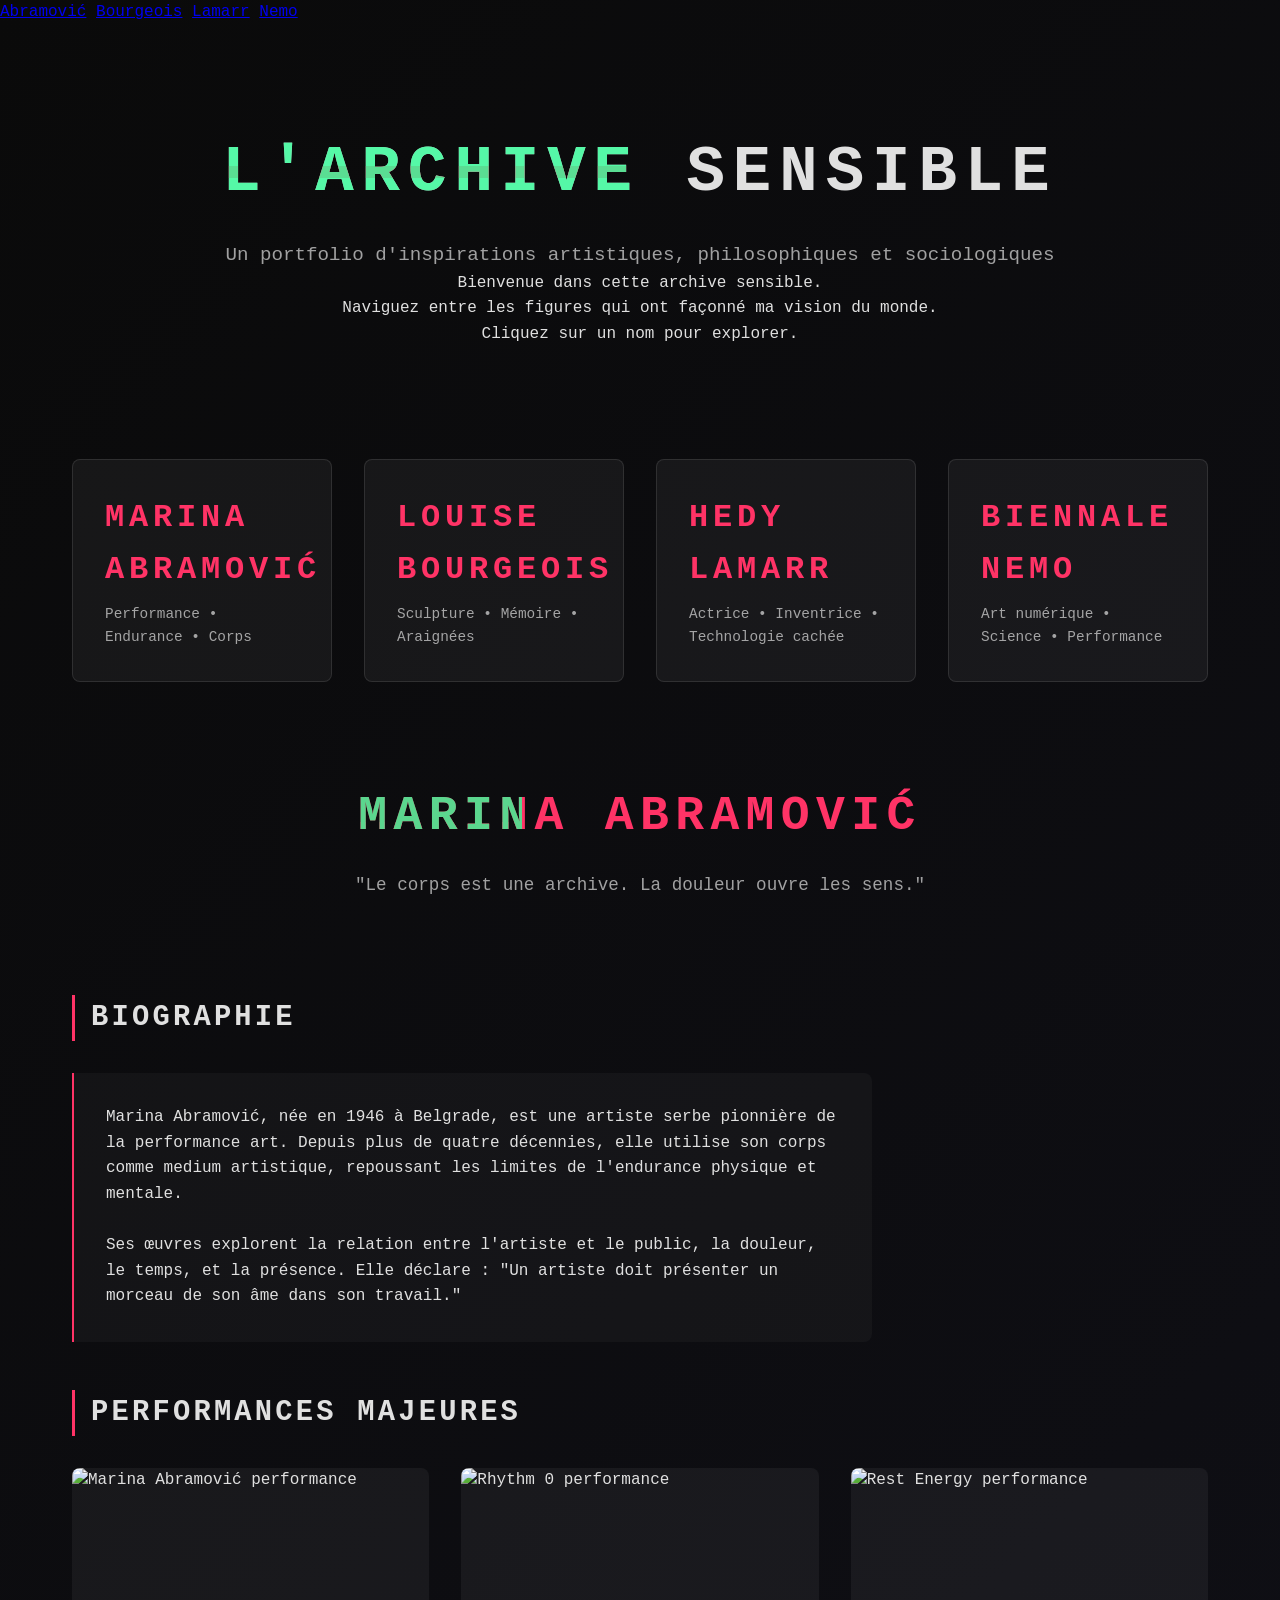
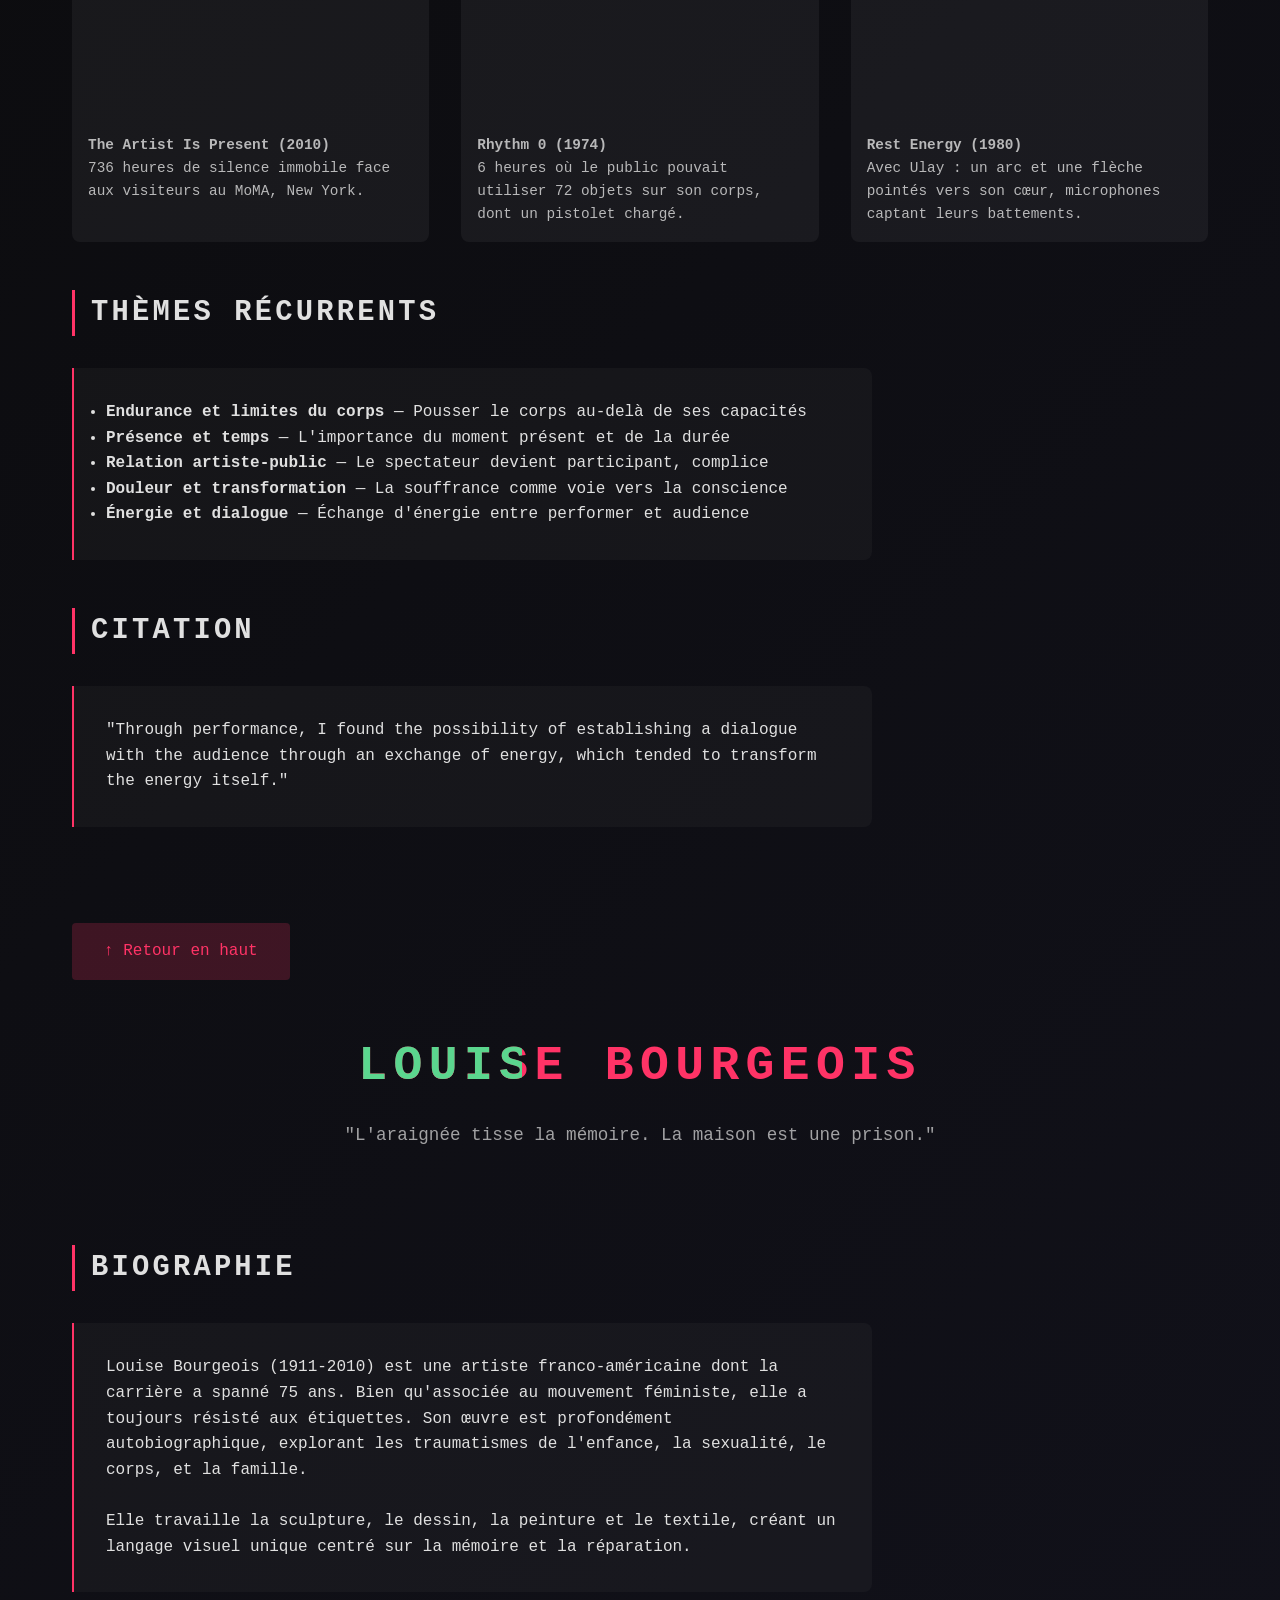
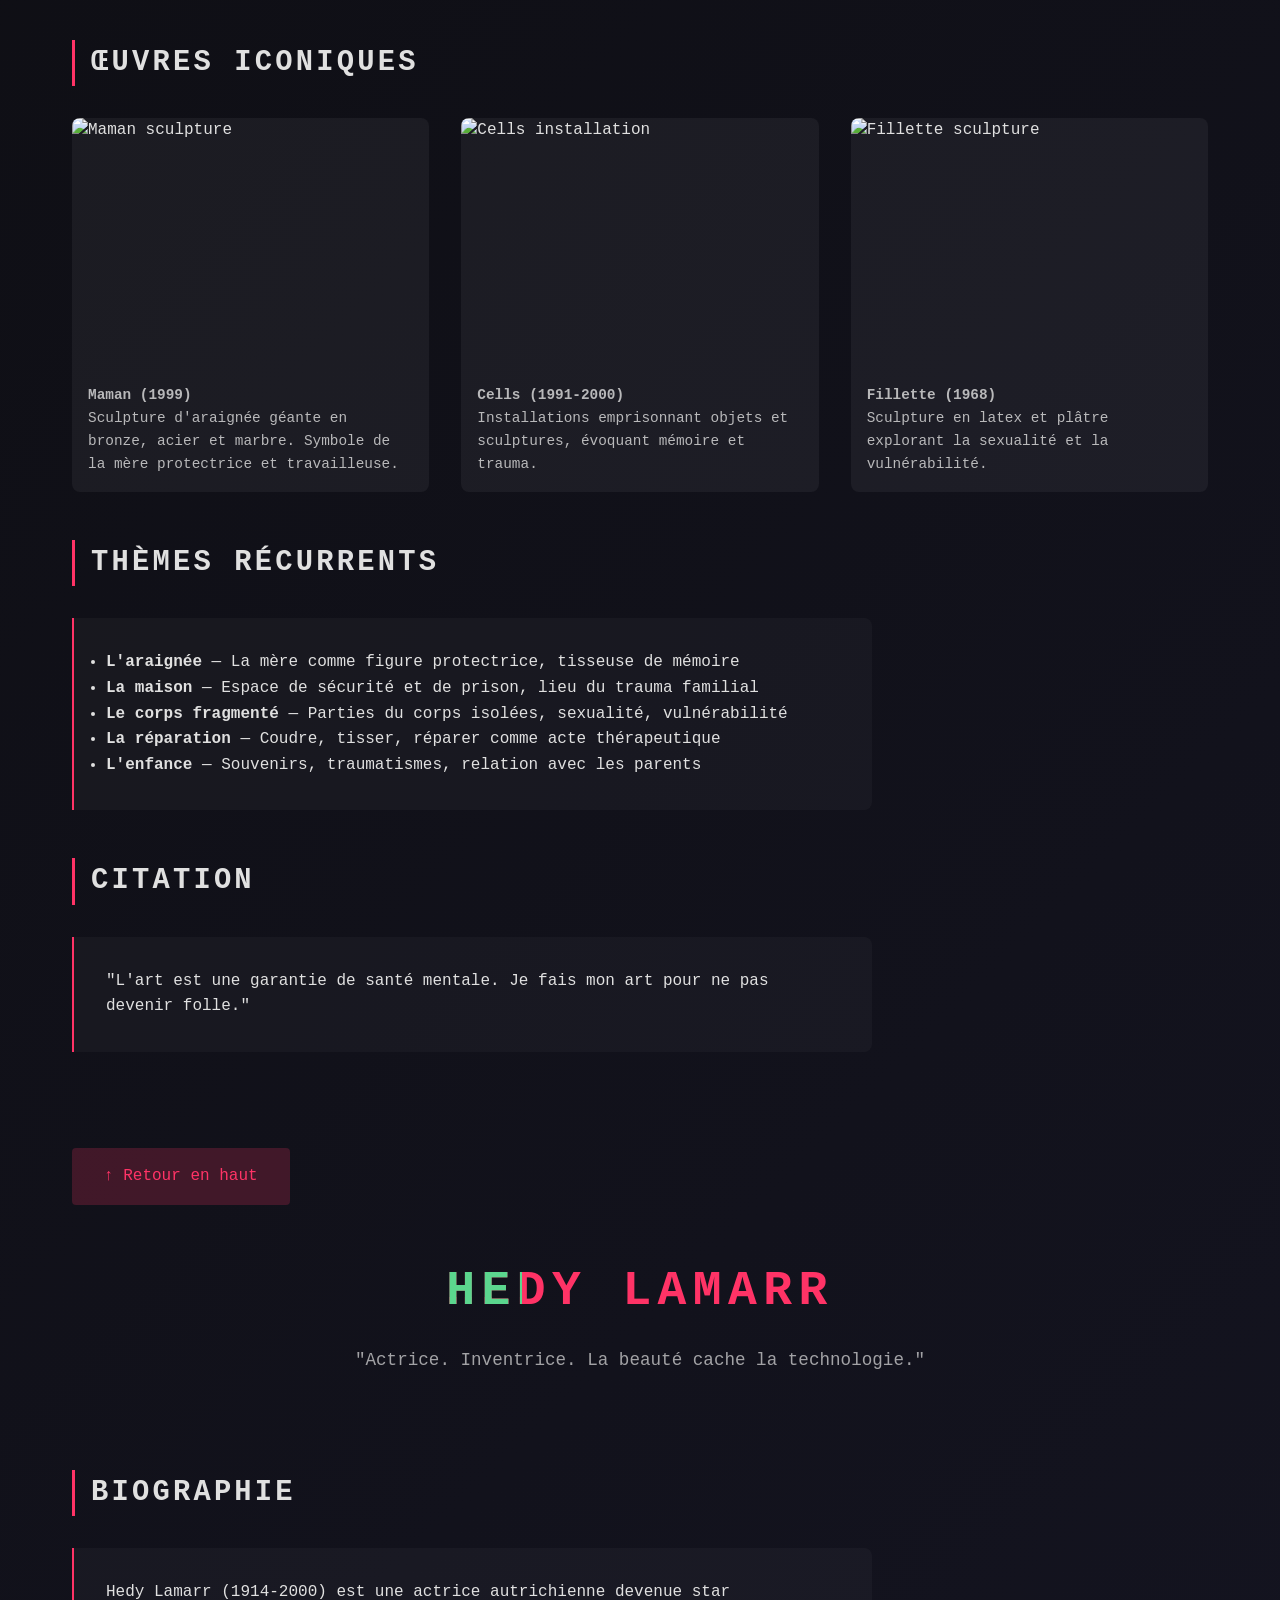
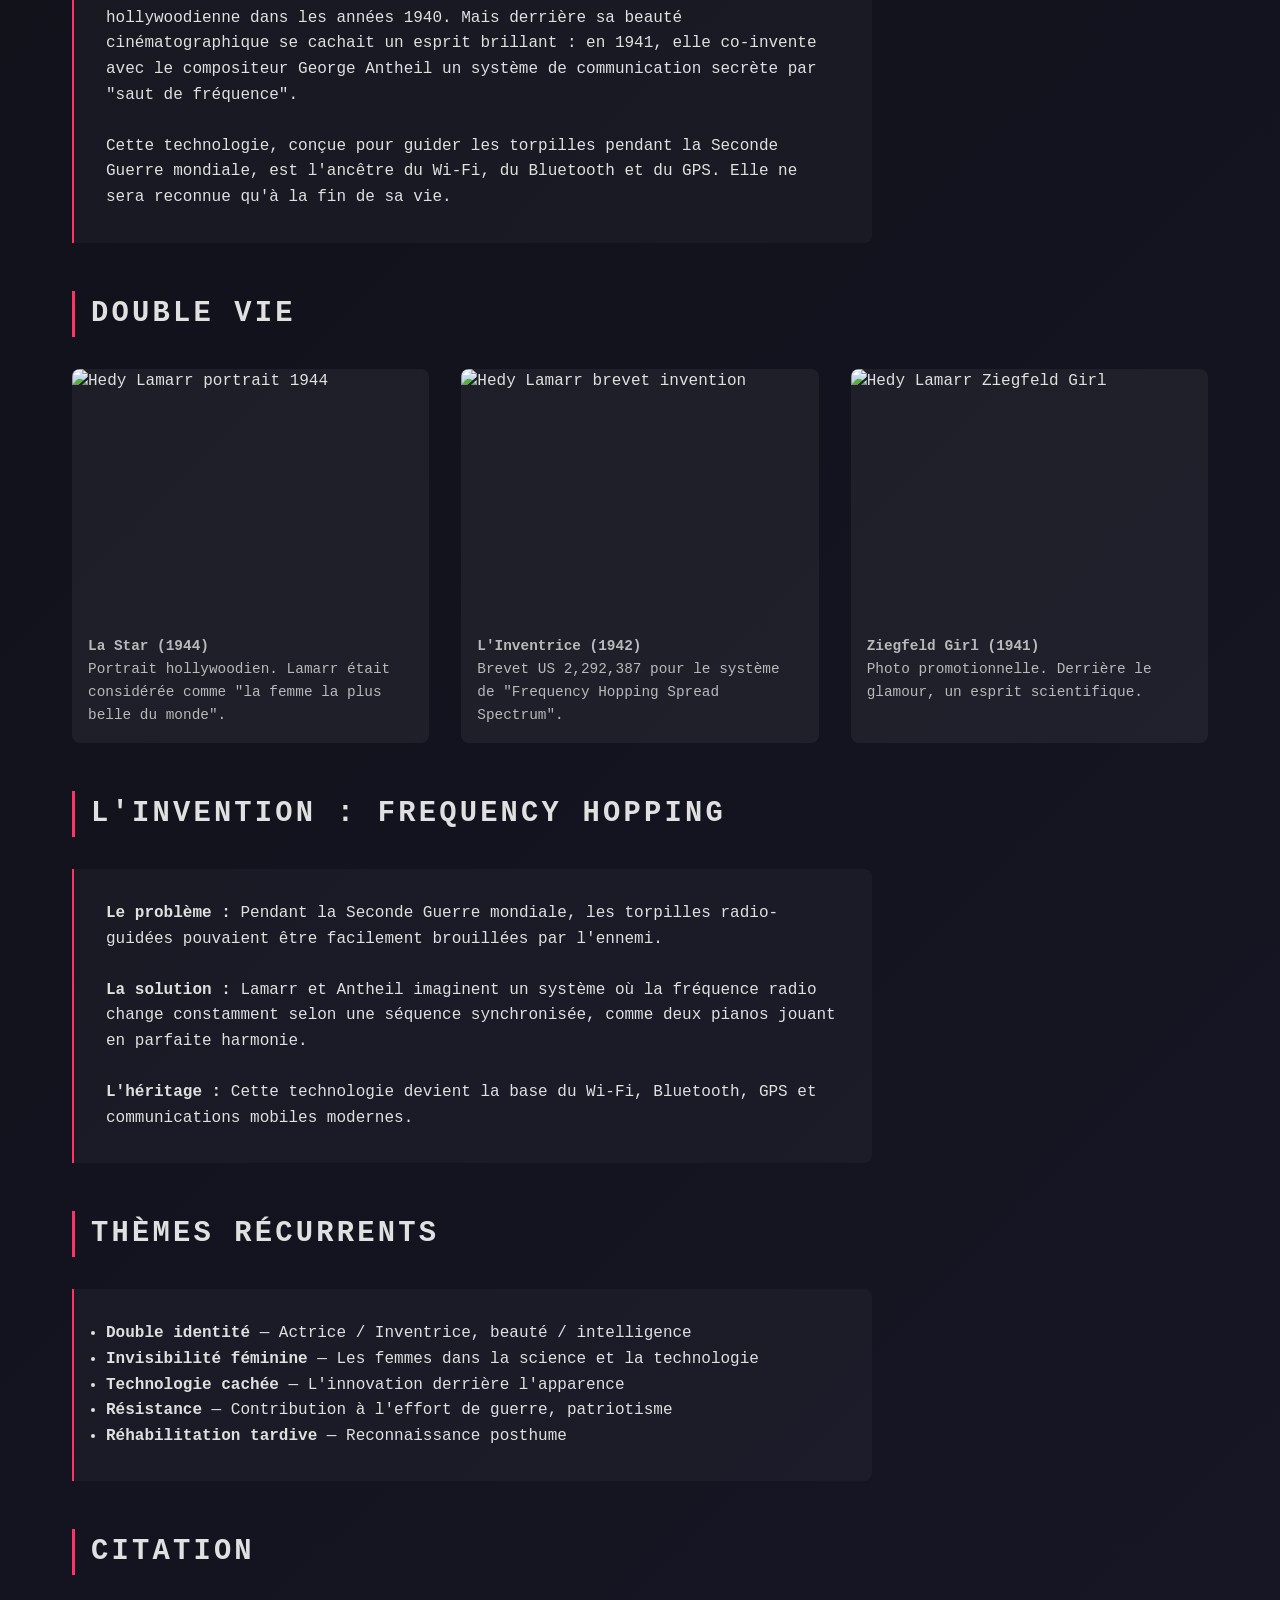
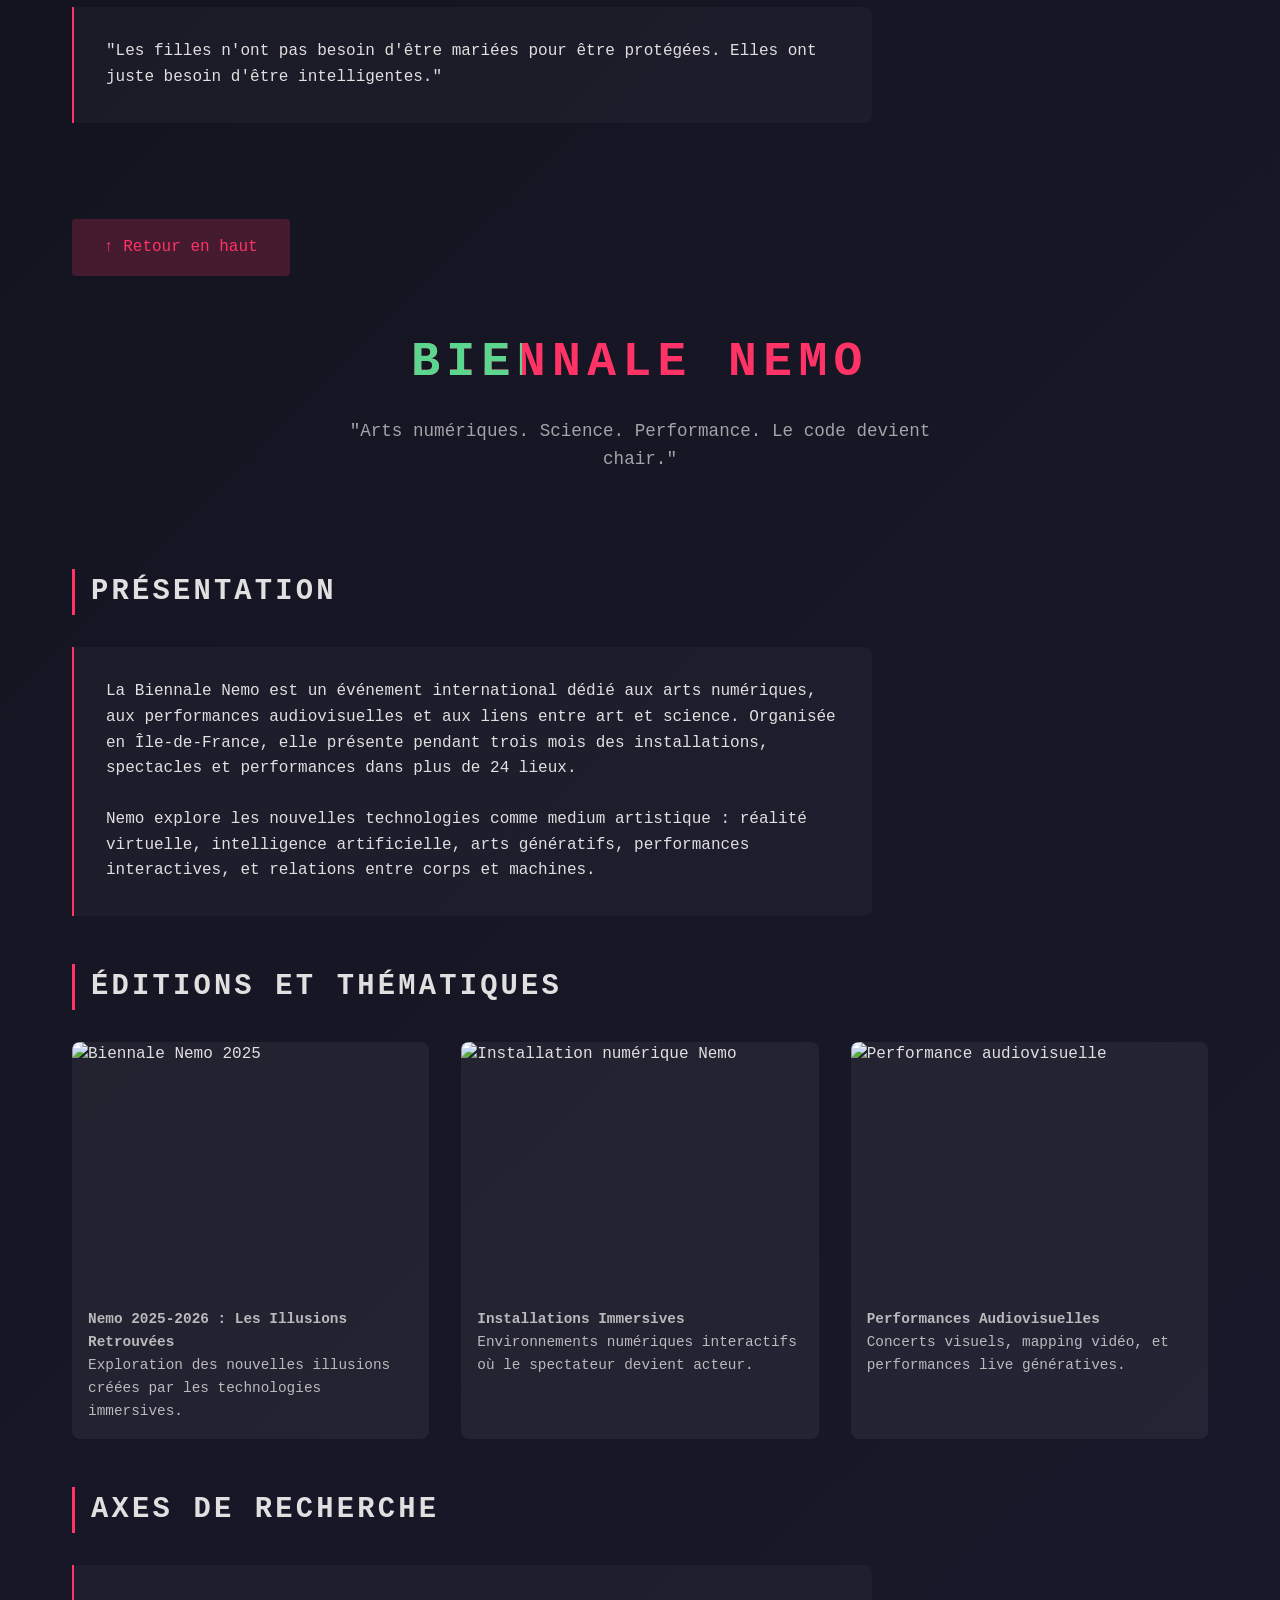
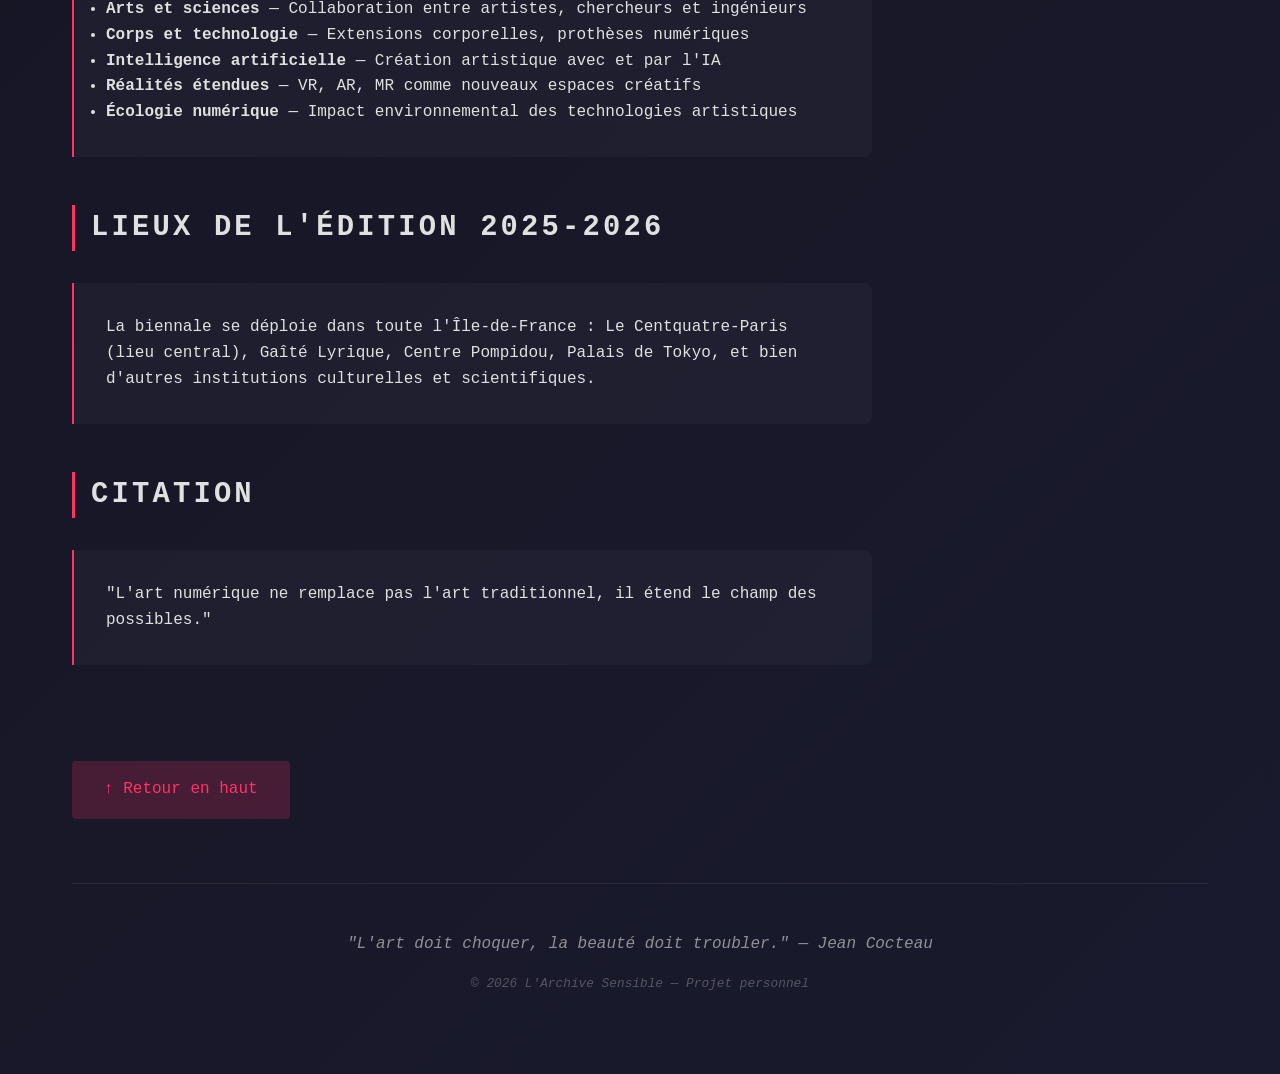
==== index1.html @ e938ddcc "Add initial HTML structure for L'Archive Sensible" ====
<!DOCTYPE html>
<html lang="fr">
<head>
    <meta charset="UTF-8">
    <meta name="viewport" content="width=device-width, initial-scale=1.0">
    <title>L'Archive Sensible</title>
    <link rel="stylesheet" href="styles.css">
</head>
<body>
    <!-- Navigation fixe -->
    <nav class="fixed-nav">
        <a href="#abramovic" class="nav-link">Abramović</a>
        <a href="#bourgeois" class="nav-link">Bourgeois</a>
        <a href="#lamarr" class="nav-link">Lamarr</a>
        <a href="#nemo" class="nav-link">Nemo</a>
    </nav>

    <div class="container">
        <!-- Hero Section -->
        <header class="hero" id="accueil">
            <h1 class="main-title glitch" data-text="L'ARCHIVE SENSIBLE">L'ARCHIVE SENSIBLE</h1>
            <p class="subtitle">Un portfolio d'inspirations artistiques, philosophiques et sociologiques</p>
            <p class="intro-text">
                Bienvenue dans cette archive sensible. <br>
                Naviguez entre les figures qui ont façonné ma vision du monde. <br>
                Cliquez sur un nom pour explorer.
            </p>
        </header>

        <!-- Navigation principale -->
        <nav class="artist-nav">
            <a href="#abramovic" class="artist-link">
                <h2 class="artist-title">MARINA ABRAMOVIĆ</h2>
                <p class="artist-desc">Performance • Endurance • Corps</p>
            </a>

            <a href="#bourgeois" class="artist-link">
                <h2 class="artist-title">LOUISE BOURGEOIS</h2>
                <p class="artist-desc">Sculpture • Mémoire • Araignées</p>
            </a>

            <a href="#lamarr" class="artist-link">
                <h2 class="artist-title">HEDY LAMARR</h2>
                <p class="artist-desc">Actrice • Inventrice • Technologie cachée</p>
            </a>

            <a href="#nemo" class="artist-link">
                <h2 class="artist-title">BIENNALE NEMO</h2>
                <p class="artist-desc">Art numérique • Science • Performance</p>
            </a>
        </nav>

        <!-- Section Marina Abramović -->
        <section id="abramovic" class="artist-section">
            <header class="page-header">
                <h2 class="page-title glitch" data-text="MARINA ABRAMOVIĆ">MARINA ABRAMOVIĆ</h2>
                <p class="page-subtitle">"Le corps est une archive. La douleur ouvre les sens."</p>
            </header>

            <div class="content-section">
                <h3 class="section-title">Biographie</h3>
                <div class="text-block">
                    <p>Marina Abramović, née en 1946 à Belgrade, est une artiste serbe pionnière de la performance art. Depuis plus de quatre décennies, elle utilise son corps comme medium artistique, repoussant les limites de l'endurance physique et mentale.</p>
                    <br>
                    <p>Ses œuvres explorent la relation entre l'artiste et le public, la douleur, le temps, et la présence. Elle déclare : "Un artiste doit présenter un morceau de son âme dans son travail."</p>
                </div>
            </div>

            <div class="content-section">
                <h3 class="section-title">Performances Majeures</h3>
                <div class="gallery">
                    <div class="gallery-item">
                        <img src="https://upload.wikimedia.org/wikipedia/commons/thumb/3/33/Marina_Abramovic_-_The_Cleaner_-_Palazzo_Strozzi_-_19_Sep_2018.jpg/640px-Marina_Abramovic_-_The_Cleaner_-_Palazzo_Strozzi_-_19_Sep_2018.jpg" alt="Marina Abramović performance">
                        <div class="gallery-caption">
                            <strong>The Artist Is Present (2010)</strong><br>
                            736 heures de silence immobile face aux visiteurs au MoMA, New York.
                        </div>
                    </div>

                    <div class="gallery-item">
                        <img src="https://upload.wikimedia.org/wikipedia/commons/thumb/8/87/Marina_Abramovic_Rhythm_0_1974.jpg/640px-Marina_Abramovic_Rhythm_0_1974.jpg" alt="Rhythm 0 performance">
                        <div class="gallery-caption">
                            <strong>Rhythm 0 (1974)</strong><br>
                            6 heures où le public pouvait utiliser 72 objets sur son corps, dont un pistolet chargé.
                        </div>
                    </div>

                    <div class="gallery-item">
                        <img src="https://upload.wikimedia.org/wikipedia/commons/thumb/2/24/Ulay_and_Marina_Abramovic_-_Rest_Energy_1980.jpg/640px-Ulay_and_Marina_Abramovic_-_Rest_Energy_1980.jpg" alt="Rest Energy performance">
                        <div class="gallery-caption">
                            <strong>Rest Energy (1980)</strong><br>
                            Avec Ulay : un arc et une flèche pointés vers son cœur, microphones captant leurs battements.
                        </div>
                    </div>
                </div>
            </div>

            <div class="content-section">
                <h3 class="section-title">Thèmes Récurrents</h3>
                <div class="text-block">
                    <ul>
                        <li><strong>Endurance et limites du corps</strong> — Pousser le corps au-delà de ses capacités</li>
                        <li><strong>Présence et temps</strong> — L'importance du moment présent et de la durée</li>
                        <li><strong>Relation artiste-public</strong> — Le spectateur devient participant, complice</li>
                        <li><strong>Douleur et transformation</strong> — La souffrance comme voie vers la conscience</li>
                        <li><strong>Énergie et dialogue</strong> — Échange d'énergie entre performer et audience</li>
                    </ul>
                </div>
            </div>

            <div class="content-section">
                <h3 class="section-title">Citation</h3>
                <div class="text-block quote">
                    "Through performance, I found the possibility of establishing a dialogue with the audience through an exchange of energy, which tended to transform the energy itself."
                </div>
            </div>

            <a href="#accueil" class="back-link">↑ Retour en haut</a>
        </section>

        <!-- Section Louise Bourgeois -->
        <section id="bourgeois" class="artist-section">
            <header class="page-header">
                <h2 class="page-title glitch" data-text="LOUISE BOURGEOIS">LOUISE BOURGEOIS</h2>
                <p class="page-subtitle">"L'araignée tisse la mémoire. La maison est une prison."</p>
            </header>

            <div class="content-section">
                <h3 class="section-title">Biographie</h3>
                <div class="text-block">
                    <p>Louise Bourgeois (1911-2010) est une artiste franco-américaine dont la carrière a spanné 75 ans. Bien qu'associée au mouvement féministe, elle a toujours résisté aux étiquettes. Son œuvre est profondément autobiographique, explorant les traumatismes de l'enfance, la sexualité, le corps, et la famille.</p>
                    <br>
                    <p>Elle travaille la sculpture, le dessin, la peinture et le textile, créant un langage visuel unique centré sur la mémoire et la réparation.</p>
                </div>
            </div>

            <div class="content-section">
                <h3 class="section-title">Œuvres Iconiques</h3>
                <div class="gallery">
                    <div class="gallery-item">
                        <img src="https://upload.wikimedia.org/wikipedia/commons/thumb/0/0a/Maman_ZH.jpg/640px-Maman_ZH.jpg" alt="Maman sculpture">
                        <div class="gallery-caption">
                            <strong>Maman (1999)</strong><br>
                            Sculpture d'araignée géante en bronze, acier et marbre. Symbole de la mère protectrice et travailleuse.
                        </div>
                    </div>

                    <div class="gallery-item">
                        <img src="https://upload.wikimedia.org/wikipedia/commons/thumb/5/52/Louise_Bourgeois_Cells.jpg/640px-Louise_Bourgeois_Cells.jpg" alt="Cells installation">
                        <div class="gallery-caption">
                            <strong>Cells (1991-2000)</strong><br>
                            Installations emprisonnant objets et sculptures, évoquant mémoire et trauma.
                        </div>
                    </div>

                    <div class="gallery-item">
                        <img src="https://upload.wikimedia.org/wikipedia/commons/thumb/3/3a/Louise_Bourgeois_Fillette.jpg/640px-Louise_Bourgeois_Fillette.jpg" alt="Fillette sculpture">
                        <div class="gallery-caption">
                            <strong>Fillette (1968)</strong><br>
                            Sculpture en latex et plâtre explorant la sexualité et la vulnérabilité.
                        </div>
                    </div>
                </div>
            </div>

            <div class="content-section">
                <h3 class="section-title">Thèmes Récurrents</h3>
                <div class="text-block">
                    <ul>
                        <li><strong>L'araignée</strong> — La mère comme figure protectrice, tisseuse de mémoire</li>
                        <li><strong>La maison</strong> — Espace de sécurité et de prison, lieu du trauma familial</li>
                        <li><strong>Le corps fragmenté</strong> — Parties du corps isolées, sexualité, vulnérabilité</li>
                        <li><strong>La réparation</strong> — Coudre, tisser, réparer comme acte thérapeutique</li>
                        <li><strong>L'enfance</strong> — Souvenirs, traumatismes, relation avec les parents</li>
                    </ul>
                </div>
            </div>

            <div class="content-section">
                <h3 class="section-title">Citation</h3>
                <div class="text-block quote">
                    "L'art est une garantie de santé mentale. Je fais mon art pour ne pas devenir folle."
                </div>
            </div>

            <a href="#accueil" class="back-link">↑ Retour en haut</a>
        </section>

        <!-- Section Hedy Lamarr -->
        <section id="lamarr" class="artist-section">
            <header class="page-header">
                <h2 class="page-title glitch" data-text="HEDY LAMARR">HEDY LAMARR</h2>
                <p class="page-subtitle">"Actrice. Inventrice. La beauté cache la technologie."</p>
            </header>

            <div class="content-section">
                <h3 class="section-title">Biographie</h3>
                <div class="text-block">
                    <p>Hedy Lamarr (1914-2000) est une actrice autrichienne devenue star hollywoodienne dans les années 1940. Mais derrière sa beauté cinématographique se cachait un esprit brillant : en 1941, elle co-invente avec le compositeur George Antheil un système de communication secrète par "saut de fréquence".</p>
                    <br>
                    <p>Cette technologie, conçue pour guider les torpilles pendant la Seconde Guerre mondiale, est l'ancêtre du Wi-Fi, du Bluetooth et du GPS. Elle ne sera reconnue qu'à la fin de sa vie.</p>
                </div>
            </div>

            <div class="content-section">
                <h3 class="section-title">Double Vie</h3>
                <div class="gallery">
                    <div class="gallery-item">
                        <img src="https://upload.wikimedia.org/wikipedia/commons/thumb/3/3a/Hedy_Lamarr_1944.jpg/640px-Hedy_Lamarr_1944.jpg" alt="Hedy Lamarr portrait 1944">
                        <div class="gallery-caption">
                            <strong>La Star (1944)</strong><br>
                            Portrait hollywoodien. Lamarr était considérée comme "la femme la plus belle du monde".
                        </div>
                    </div>

                    <div class="gallery-item">
                        <img src="https://upload.wikimedia.org/wikipedia/commons/thumb/5/52/Hedy_Lamarr_patent.jpg/640px-Hedy_Lamarr_patent.jpg" alt="Hedy Lamarr brevet invention">
                        <div class="gallery-caption">
                            <strong>L'Inventrice (1942)</strong><br>
                            Brevet US 2,292,387 pour le système de "Frequency Hopping Spread Spectrum".
                        </div>
                    </div>

                    <div class="gallery-item">
                        <img src="https://upload.wikimedia.org/wikipedia/commons/thumb/8/87/Hedy_Lamarr_Ziegfeld_Girl.jpg/640px-Hedy_Lamarr_Ziegfeld_Girl.jpg" alt="Hedy Lamarr Ziegfeld Girl">
                        <div class="gallery-caption">
                            <strong>Ziegfeld Girl (1941)</strong><br>
                            Photo promotionnelle. Derrière le glamour, un esprit scientifique.
                        </div>
                    </div>
                </div>
            </div>

            <div class="content-section">
                <h3 class="section-title">L'Invention : Frequency Hopping</h3>
                <div class="text-block">
                    <p><strong>Le problème :</strong> Pendant la Seconde Guerre mondiale, les torpilles radio-guidées pouvaient être facilement brouillées par l'ennemi.</p>
                    <br>
                    <p><strong>La solution :</strong> Lamarr et Antheil imaginent un système où la fréquence radio change constamment selon une séquence synchronisée, comme deux pianos jouant en parfaite harmonie.</p>
                    <br>
                    <p><strong>L'héritage :</strong> Cette technologie devient la base du Wi-Fi, Bluetooth, GPS et communications mobiles modernes.</p>
                </div>
            </div>

            <div class="content-section">
                <h3 class="section-title">Thèmes Récurrents</h3>
                <div class="text-block">
                    <ul>
                        <li><strong>Double identité</strong> — Actrice / Inventrice, beauté / intelligence</li>
                        <li><strong>Invisibilité féminine</strong> — Les femmes dans la science et la technologie</li>
                        <li><strong>Technologie cachée</strong> — L'innovation derrière l'apparence</li>
                        <li><strong>Résistance</strong> — Contribution à l'effort de guerre, patriotisme</li>
                        <li><strong>Réhabilitation tardive</strong> — Reconnaissance posthume</li>
                    </ul>
                </div>
            </div>

            <div class="content-section">
                <h3 class="section-title">Citation</h3>
                <div class="text-block quote">
                    "Les filles n'ont pas besoin d'être mariées pour être protégées. Elles ont juste besoin d'être intelligentes."
                </div>
            </div>

            <a href="#accueil" class="back-link">↑ Retour en haut</a>
        </section>

        <!-- Section Biennale Nemo -->
        <section id="nemo" class="artist-section">
            <header class="page-header">
                <h2 class="page-title glitch" data-text="BIENNALE NEMO">BIENNALE NEMO</h2>
                <p class="page-subtitle">"Arts numériques. Science. Performance. Le code devient chair."</p>
            </header>

            <div class="content-section">
                <h3 class="section-title">Présentation</h3>
                <div class="text-block">
                    <p>La Biennale Nemo est un événement international dédié aux arts numériques, aux performances audiovisuelles et aux liens entre art et science. Organisée en Île-de-France, elle présente pendant trois mois des installations, spectacles et performances dans plus de 24 lieux.</p>
                    <br>
                    <p>Nemo explore les nouvelles technologies comme medium artistique : réalité virtuelle, intelligence artificielle, arts génératifs, performances interactives, et relations entre corps et machines.</p>
                </div>
            </div>

            <div class="content-section">
                <h3 class="section-title">Éditions et Thématiques</h3>
                <div class="gallery">
                    <div class="gallery-item">
                        <img src="https://www.biennalenemo.fr/wp-content/uploads/2025/10/nemo-biennale-2025.jpg" alt="Biennale Nemo 2025">
                        <div class="gallery-caption">
                            <strong>Nemo 2025-2026 : Les Illusions Retrouvées</strong><br>
                            Exploration des nouvelles illusions créées par les technologies immersives.
                        </div>
                    </div>

                    <div class="gallery-item">
                        <img src="https://www.biennalenemo.fr/wp-content/uploads/2023/11/installation-nemo.jpg" alt="Installation numérique Nemo">
                        <div class="gallery-caption">
                            <strong>Installations Immersives</strong><br>
                            Environnements numériques interactifs où le spectateur devient acteur.
                        </div>
                    </div>

                    <div class="gallery-item">
                        <img src="https://www.biennalenemo.fr/wp-content/uploads/2023/11/performance-audiovisuelle.jpg" alt="Performance audiovisuelle">
                        <div class="gallery-caption">
                            <strong>Performances Audiovisuelles</strong><br>
                            Concerts visuels, mapping vidéo, et performances live génératives.
                        </div>
                    </div>
                </div>
            </div>

            <div class="content-section">
                <h3 class="section-title">Axes de Recherche</h3>
                <div class="text-block">
                    <ul>
                        <li><strong>Arts et sciences</strong> — Collaboration entre artistes, chercheurs et ingénieurs</li>
                        <li><strong>Corps et technologie</strong> — Extensions corporelles, prothèses numériques</li>
                        <li><strong>Intelligence artificielle</strong> — Création artistique avec et par l'IA</li>
                        <li><strong>Réalités étendues</strong> — VR, AR, MR comme nouveaux espaces créatifs</li>
                        <li><strong>Écologie numérique</strong> — Impact environnemental des technologies artistiques</li>
                    </ul>
                </div>
            </div>

            <div class="content-section">
                <h3 class="section-title">Lieux de l'Édition 2025-2026</h3>
                <div class="text-block">
                    <p>La biennale se déploie dans toute l'Île-de-France : Le Centquatre-Paris (lieu central), Gaîté Lyrique, Centre Pompidou, Palais de Tokyo, et bien d'autres institutions culturelles et scientifiques.</p>
                </div>
            </div>

            <div class="content-section">
                <h3 class="section-title">Citation</h3>
                <div class="text-block quote">
                    "L'art numérique ne remplace pas l'art traditionnel, il étend le champ des possibles."
                </div>
            </div>

            <a href="#accueil" class="back-link">↑ Retour en haut</a>
        </section>

        <!-- Footer -->
        <footer class="footer">
            <p>"L'art doit choquer, la beauté doit troubler." — Jean Cocteau</p>
            <p style="margin-top: 1rem; opacity: 0.5; font-size: 0.8rem;">
                © 2026 L'Archive Sensible — Projet personnel
            </p>
        </footer>
    </div>

    <script src="main.js"></script>
</body>
</html>
---- styles.css ----
* {
    margin: 0;
    padding: 0;
    box-sizing: border-box;
}

body {
    background: linear-gradient(135deg, #0a0a0a 0%, #1a1a2e 100%);
    color: #e0e0e0;
    font-family: 'Courier New', monospace;
    line-height: 1.6;
    min-height: 100vh;
}

.container {
    max-width: 1200px;
    margin: 0 auto;
    padding: 2rem;
}

/* Hero Section */
.hero {
    text-align: center;
    padding: 4rem 0;
    margin-bottom: 3rem;
}

.main-title {
    font-size: 4rem;
    text-transform: uppercase;
    letter-spacing: 0.5rem;
    margin-bottom: 1rem;
    position: relative;
    display: inline-block;
}

.subtitle {
    font-size: 1.2rem;
    opacity: 0.7;
    font-weight: 300;
}

/* Artist Navigation */
.artist-nav {
    display: grid;
    grid-template-columns: repeat(auto-fit, minmax(250px, 1fr));
    gap: 2rem;
    margin: 3rem 0;
}

.artist-link {
    text-decoration: none;
    color: inherit;
    padding: 2rem;
    background: rgba(255, 255, 255, 0.05);
    border: 1px solid rgba(255, 255, 255, 0.1);
    border-radius: 8px;
    transition: all 0.3s ease;
    display: block;
}

.artist-link:hover {
    background: rgba(255, 255, 255, 0.1);
    transform: translateY(-5px);
    border-color: #ff3366;
}

.artist-title {
    font-size: 2rem;
    text-transform: uppercase;
    letter-spacing: 0.3rem;
    margin-bottom: 0.5rem;
    color: #ff3366;
}

.artist-desc {
    font-size: 0.9rem;
    opacity: 0.7;
    font-weight: 300;
}

/* Footer */
.footer {
    text-align: center;
    padding: 3rem 0;
    margin-top: 4rem;
    border-top: 1px solid rgba(255, 255, 255, 0.1);
    opacity: 0.6;
    font-style: italic;
}

/* Glitch Effect */
.glitch {
    position: relative;
}

.glitch::before,
.glitch::after {
    content: attr(data-text);
    position: absolute;
    top: 0;
    left: 0;
    width: 100%;
    height: 100%;
    opacity: 0.8;
}

.glitch::before {
    animation: glitch-1 0.3s infinite;
    clip: rect(44px, 450px, 56px, 0);
    color: #ff3366;
}

.glitch::after {
    animation: glitch-2 0.3s infinite;
    clip: rect(12px, 450px, 89px, 0);
    color: #33ff99;
}

@keyframes glitch-1 {
    0% { transform: translate(0); }
    20% { transform: translate(-2px, 2px); }
    40% { transform: translate(-2px, -2px); }
    60% { transform: translate(2px, 2px); }
    80% { transform: translate(2px, -2px); }
    100% { transform: translate(0); }
}

@keyframes glitch-2 {
    0% { transform: translate(0); }
    20% { transform: translate(2px, -2px); }
    40% { transform: translate(2px, 2px); }
    60% { transform: translate(-2px, -2px); }
    80% { transform: translate(-2px, 2px); }
    100% { transform: translate(0); }
}

/* Page intérieure styles */
.page-header {
    text-align: center;
    padding: 3rem 0;
    margin-bottom: 2rem;
}

.page-title {
    font-size: 3rem;
    text-transform: uppercase;
    letter-spacing: 0.4rem;
    color: #ff3366;
    margin-bottom: 1rem;
}

.page-subtitle {
    font-size: 1.1rem;
    opacity: 0.7;
    max-width: 600px;
    margin: 0 auto;
}

.content-section {
    margin: 3rem 0;
}

.section-title {
    font-size: 1.8rem;
    text-transform: uppercase;
    letter-spacing: 0.2rem;
    margin-bottom: 1.5rem;
    border-left: 3px solid #ff3366;
    padding-left: 1rem;
}

.gallery {
    display: grid;
    grid-template-columns: repeat(auto-fit, minmax(300px, 1fr));
    gap: 2rem;
    margin: 2rem 0;
}

.gallery-item {
    background: rgba(255, 255, 255, 0.05);
    border-radius: 8px;
    overflow: hidden;
    transition: transform 0.3s ease;
}

.gallery-item:hover {
    transform: scale(1.02);
}

.gallery-item img {
    width: 100%;
    height: 250px;
    object-fit: cover;
    display: block;
}

.gallery-caption {
    padding: 1rem;
    font-size: 0.9rem;
    opacity: 0.8;
}

.text-block {
    max-width: 800px;
    margin: 2rem 0;
    padding: 2rem;
    background: rgba(255, 255, 255, 0.03);
    border-left: 2px solid #ff3366;
    border-radius: 0 8px 8px 0;
}

.back-link {
    display: inline-block;
    margin-top: 3rem;
    padding: 1rem 2rem;
    background: rgba(255, 51, 102, 0.2);
    color: #ff3366;
    text-decoration: none;
    border-radius: 4px;
    transition: background 0.3s ease;
}

.back-link:hover {
    background: rgba(255, 51, 102, 0.3);
}

/* Responsive */
@media (max-width: 768px) {
    .main-title {
        font-size: 2.5rem;
    }
    
    .page-title {
        font-size: 2rem;
    }
    
    .artist-nav {
        grid-template-columns: 1fr;
    }
}
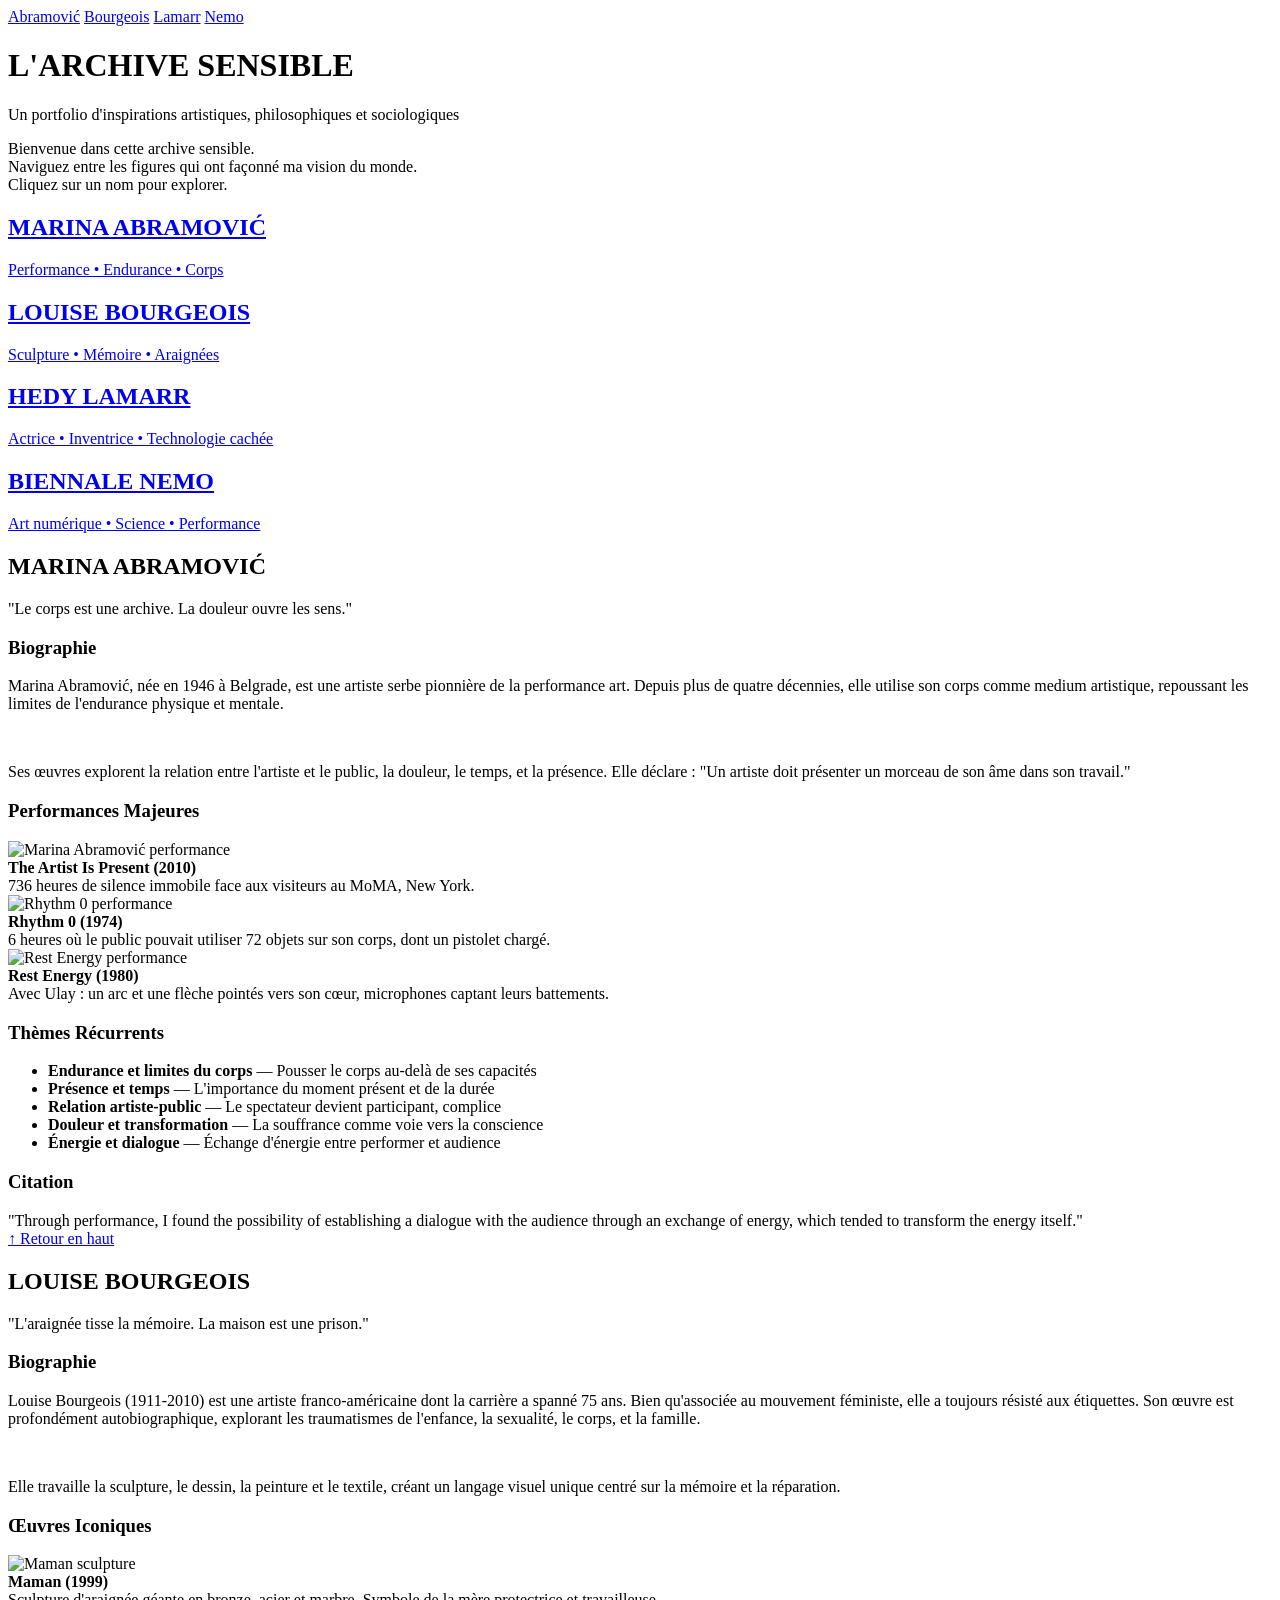
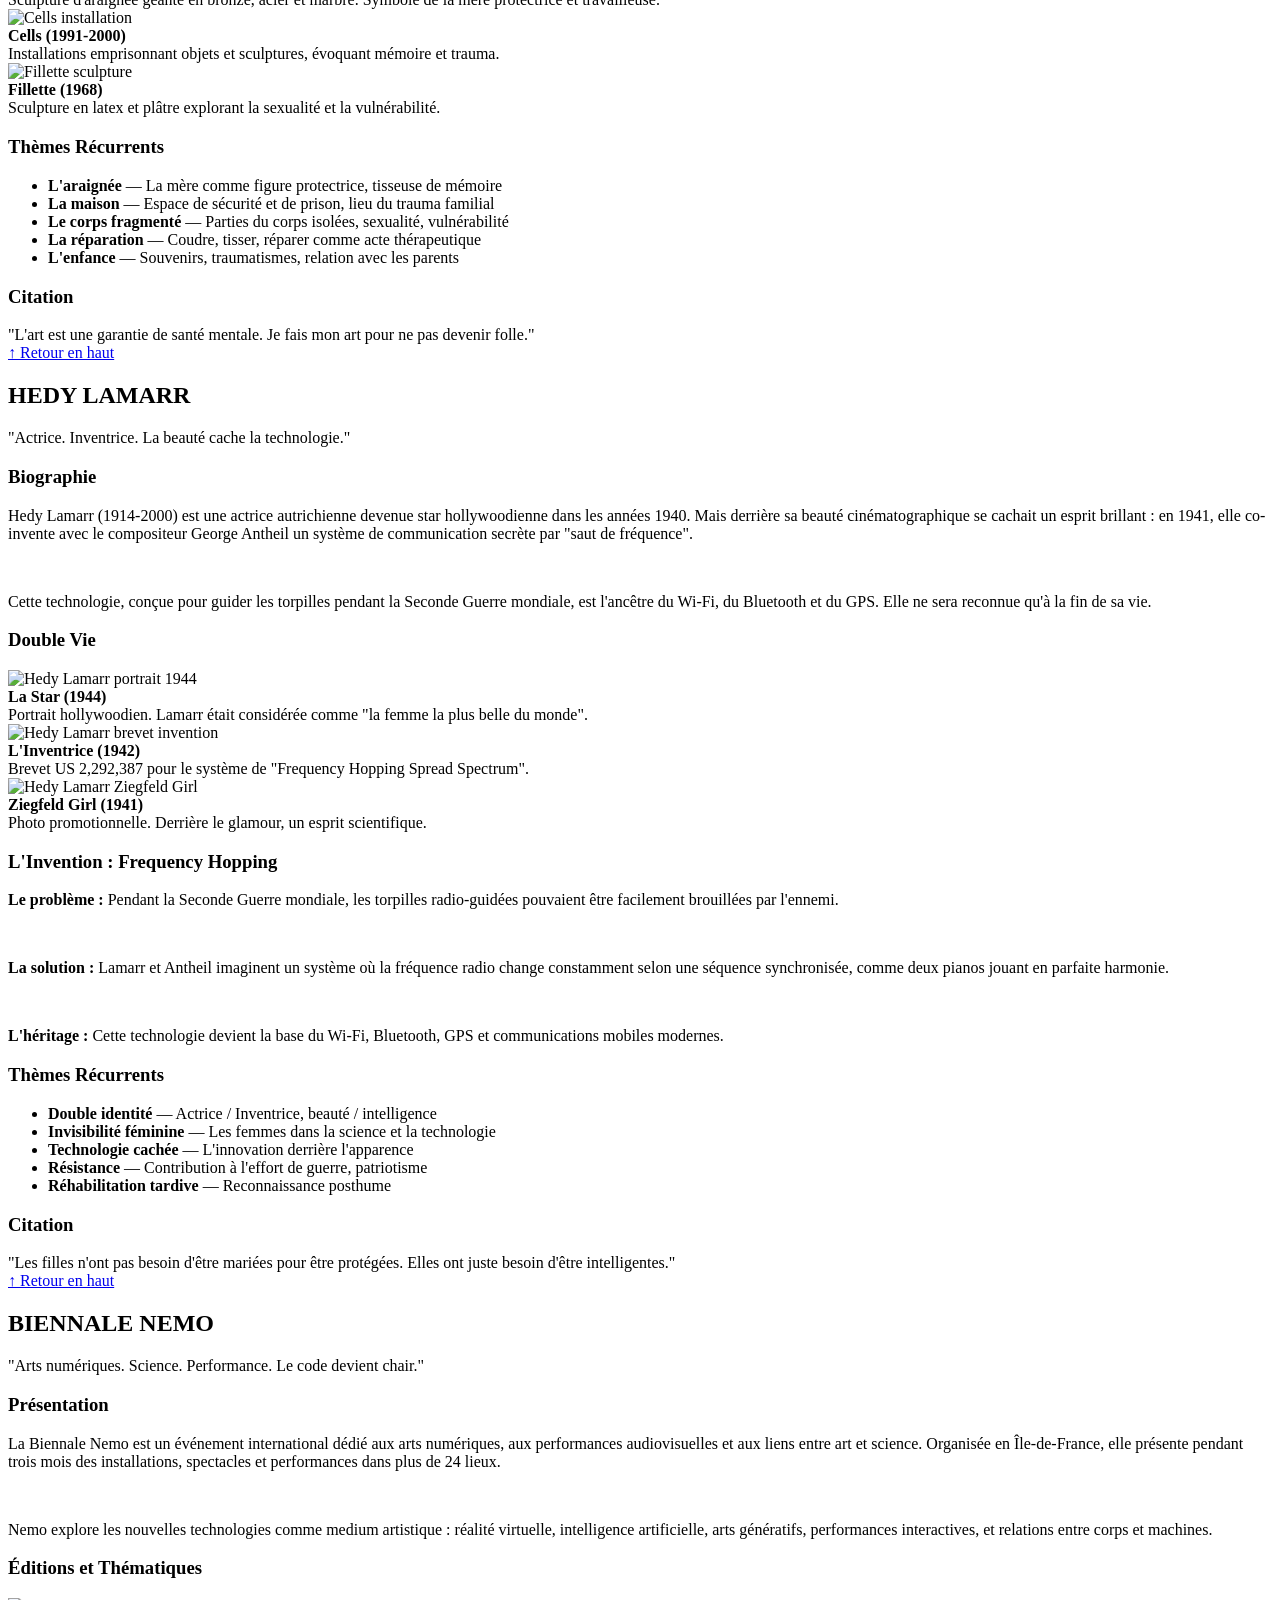
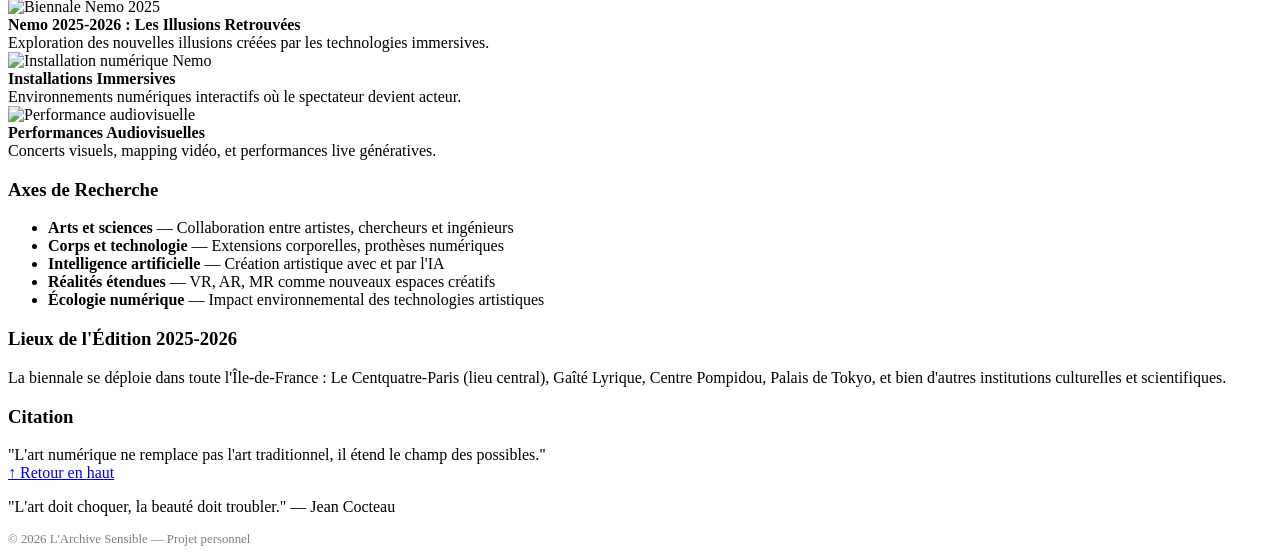
==== commit 7e78556a: "Ajout des fichiers HTML CSS JS" ====
--- a/index1.html
+++ b/index1.html
@@ -4,7 +4,7 @@
     <meta charset="UTF-8">
     <meta name="viewport" content="width=device-width, initial-scale=1.0">
     <title>L'Archive Sensible</title>
-    <link rel="stylesheet" href="styles.css">
+    <link rel="stylesheet" href="styles1.css">
 </head>
 <body>
     <!-- Navigation fixe -->
